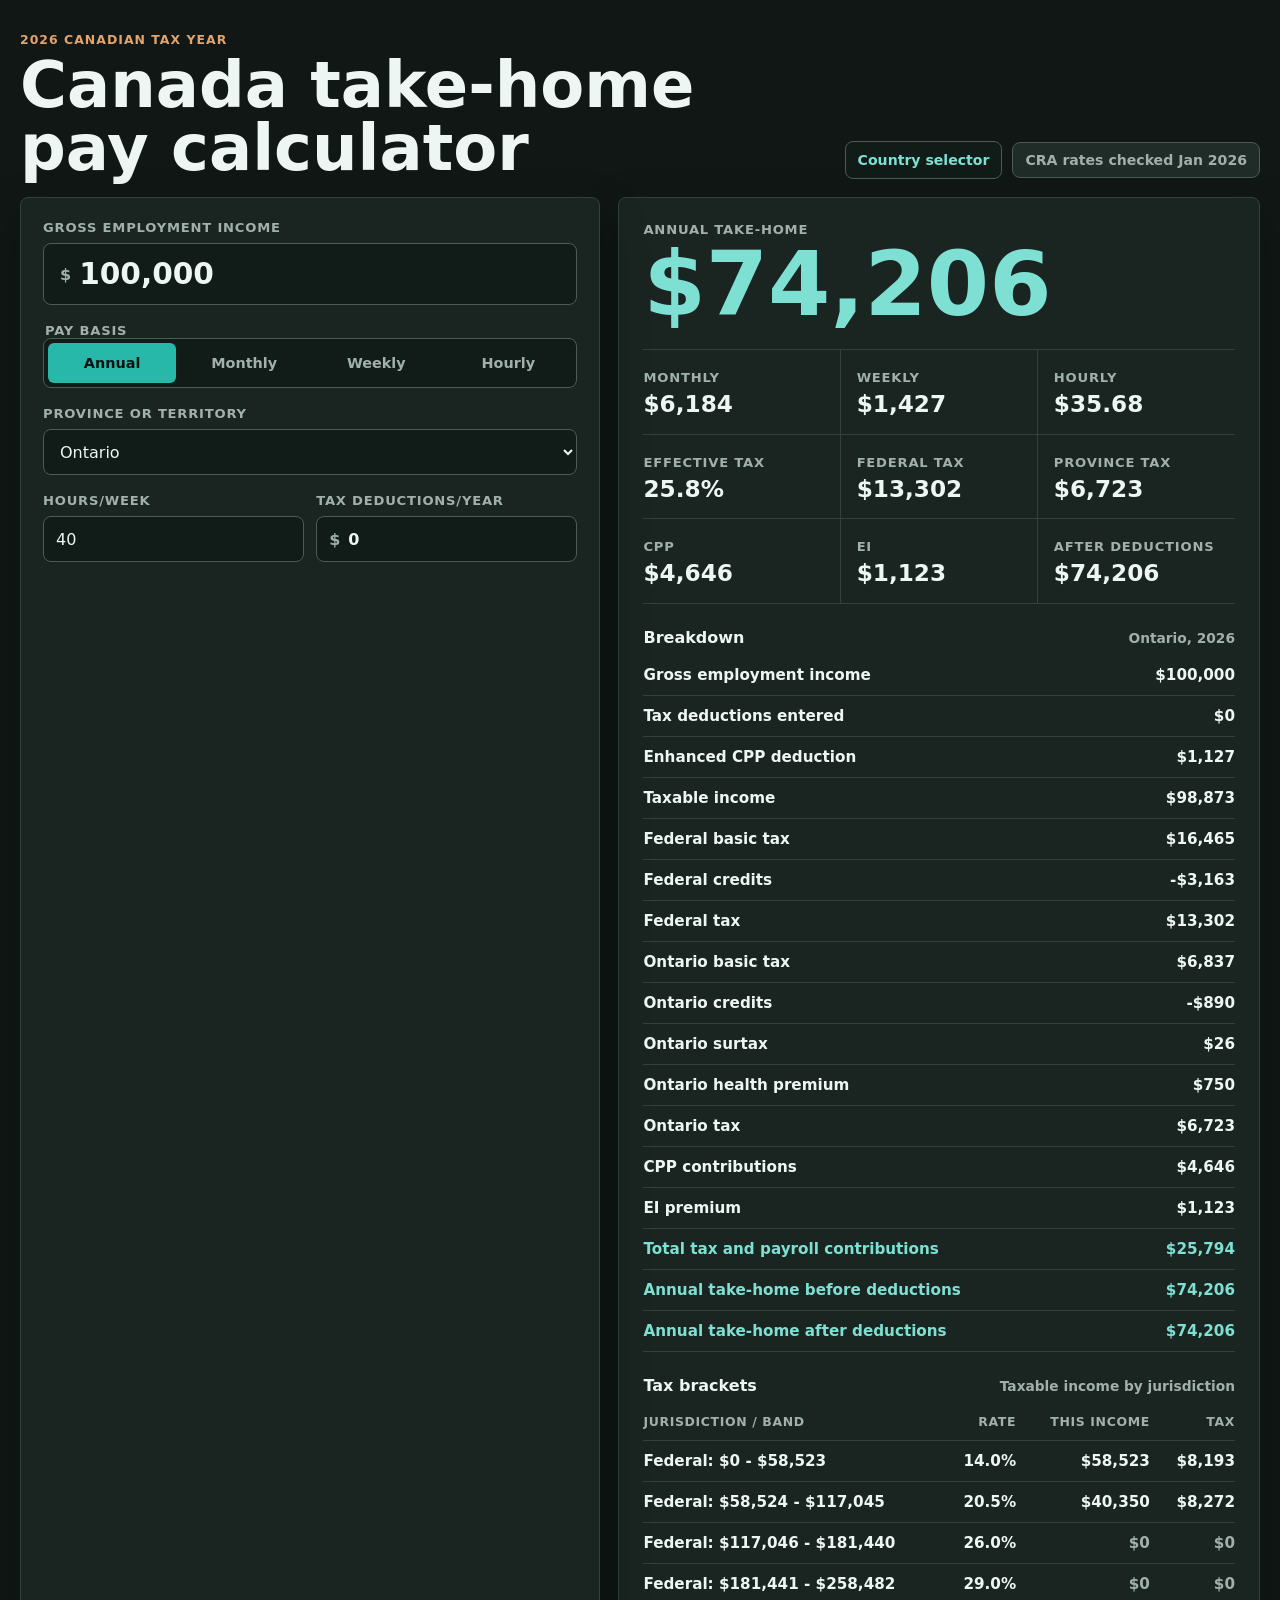
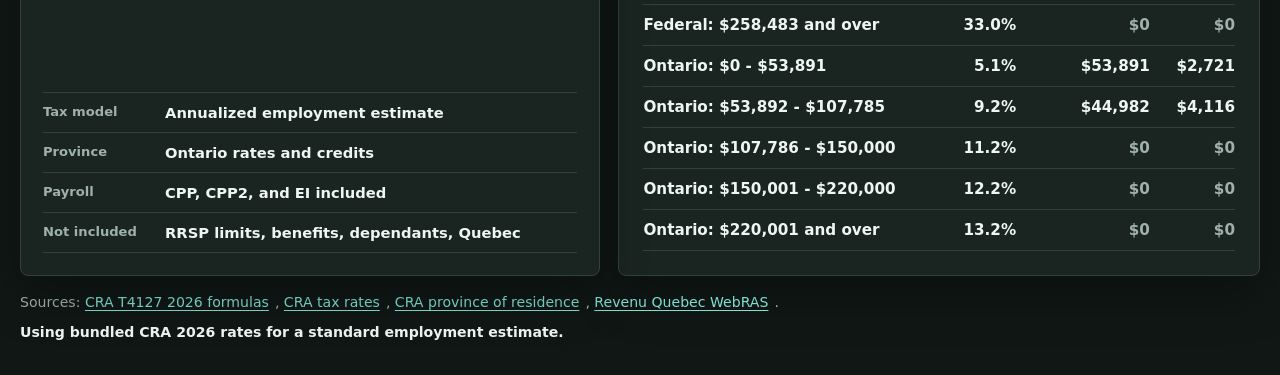
==== canada.html @ 89e311ca "Add country pages and Canada calculator" ====
<!doctype html>
<html lang="en-CA">
  <head>
    <meta charset="utf-8">
    <meta name="viewport" content="width=device-width, initial-scale=1">
    <title>Canada Take-Home Pay Calculator</title>
    <link rel="stylesheet" href="styles.css">
  </head>
  <body>
    <main class="app-shell">
      <header class="app-header">
        <div>
          <p class="eyebrow">2026 Canadian tax year</p>
          <h1>Canada take-home pay calculator</h1>
        </div>
        <div class="header-actions">
          <a class="nav-link" href="index.html">Country selector</a>
          <span id="canadaRateBadge" class="rate-badge">CRA rates checked Jan 2026</span>
        </div>
      </header>

      <div class="workspace">
        <section class="panel controls-panel" aria-label="Canada calculator inputs">
          <form id="canadaCalculatorForm" autocomplete="off">
            <div class="field-group">
              <label class="field-label" for="canadaIncomeAmount">Gross employment income</label>
              <div class="money-input">
                <span aria-hidden="true">$</span>
                <input id="canadaIncomeAmount" name="canadaIncomeAmount" type="text" inputmode="decimal" autocomplete="off" value="100,000">
              </div>
            </div>

            <fieldset class="field-group">
              <legend class="field-label">Pay basis</legend>
              <div class="segmented">
                <label>
                  <input type="radio" name="canadaPayBasis" value="annual" checked>
                  <span>Annual</span>
                </label>
                <label>
                  <input type="radio" name="canadaPayBasis" value="monthly">
                  <span>Monthly</span>
                </label>
                <label>
                  <input type="radio" name="canadaPayBasis" value="weekly">
                  <span>Weekly</span>
                </label>
                <label>
                  <input type="radio" name="canadaPayBasis" value="hourly">
                  <span>Hourly</span>
                </label>
              </div>
            </fieldset>

            <div class="field-group">
              <label class="field-label" for="province">Province or territory</label>
              <select id="province" name="province">
                <option value="ON" selected>Ontario</option>
                <option value="AB">Alberta</option>
                <option value="BC">British Columbia</option>
                <option value="MB">Manitoba</option>
                <option value="NB">New Brunswick</option>
                <option value="NL">Newfoundland and Labrador</option>
                <option value="NS">Nova Scotia</option>
                <option value="NT">Northwest Territories</option>
                <option value="NU">Nunavut</option>
                <option value="PE">Prince Edward Island</option>
                <option value="QC">Quebec</option>
                <option value="SK">Saskatchewan</option>
                <option value="YT">Yukon</option>
              </select>
            </div>

            <div class="two-fields">
              <div class="field-group">
                <label class="field-label" for="canadaHoursPerWeek">Hours/week</label>
                <input id="canadaHoursPerWeek" class="number-input" name="canadaHoursPerWeek" type="number" min="1" max="80" step="0.5" value="40">
              </div>

              <div class="field-group">
                <label class="field-label" for="canadaAnnualDeductions">Tax deductions/year</label>
                <div class="money-input compact-money">
                  <span aria-hidden="true">$</span>
                  <input id="canadaAnnualDeductions" name="canadaAnnualDeductions" type="text" inputmode="decimal" autocomplete="off" value="0">
                </div>
              </div>
            </div>
          </form>

          <dl class="assumption-list">
            <div>
              <dt>Tax model</dt>
              <dd>Annualized employment estimate</dd>
            </div>
            <div>
              <dt>Province</dt>
              <dd id="canadaProvinceAssumption">Ontario rates and credits</dd>
            </div>
            <div>
              <dt>Payroll</dt>
              <dd>CPP, CPP2, and EI included</dd>
            </div>
            <div>
              <dt>Not included</dt>
              <dd>RRSP limits, benefits, dependants, Quebec</dd>
            </div>
          </dl>
        </section>

        <section class="panel results-panel" aria-label="Canada calculator results">
          <div class="hero-result">
            <span>Annual take-home</span>
            <strong id="canadaAnnualTakeHome">$0</strong>
          </div>

          <div class="pay-grid" aria-live="polite">
            <div>
              <span>Monthly</span>
              <strong id="canadaMonthlyTakeHome">$0</strong>
            </div>
            <div>
              <span>Weekly</span>
              <strong id="canadaWeeklyTakeHome">$0</strong>
            </div>
            <div>
              <span>Hourly</span>
              <strong id="canadaHourlyTakeHome">$0.00</strong>
            </div>
            <div>
              <span>Effective tax</span>
              <strong id="canadaEffectiveTaxRate">0.0%</strong>
            </div>
            <div>
              <span>Federal tax</span>
              <strong id="canadaFederalTax">$0</strong>
            </div>
            <div>
              <span>Province tax</span>
              <strong id="canadaProvincialTax">$0</strong>
            </div>
            <div>
              <span>CPP</span>
              <strong id="canadaCpp">$0</strong>
            </div>
            <div>
              <span>EI</span>
              <strong id="canadaEi">$0</strong>
            </div>
            <div>
              <span>After deductions</span>
              <strong id="canadaAfterDeductions">$0</strong>
            </div>
          </div>

          <div id="canadaNotice" class="notice" hidden></div>

          <div class="table-block">
            <div class="table-heading">
              <h2>Breakdown</h2>
              <span id="canadaTaxYearLabel">Ontario, 2026</span>
            </div>
            <table>
              <tbody id="canadaBreakdownBody"></tbody>
            </table>
          </div>

          <div class="table-block">
            <div class="table-heading">
              <h2>Tax brackets</h2>
              <span>Taxable income by jurisdiction</span>
            </div>
            <table class="bracket-table">
              <thead>
                <tr>
                  <th scope="col">Jurisdiction / Band</th>
                  <th scope="col">Rate</th>
                  <th scope="col">This income</th>
                  <th scope="col">Tax</th>
                </tr>
              </thead>
              <tbody id="canadaBracketBody"></tbody>
            </table>
          </div>
        </section>
      </div>

      <footer class="source-footer">
        Sources:
        <a href="https://www.canada.ca/en/revenue-agency/services/forms-publications/payroll/t4127-payroll-deductions-formulas/t4127-jan/t4127-jan-payroll-deductions-formulas-computer-programs.html">CRA T4127 2026 formulas</a>,
        <a href="https://www.canada.ca/en/revenue-agency/services/tax/individuals/frequently-asked-questions-individuals/canadian-income-tax-rates-individuals-current-previous-years.html">CRA tax rates</a>,
        <a href="https://www.canada.ca/en/revenue-agency/services/tax/individuals/topics/about-your-tax-return/tax-return/completing-a-tax-return/personal-address-information/your-province-territory-residence.html">CRA province of residence</a>,
        <a href="https://www.revenuquebec.ca/en/online-services/tools/webras/">Revenu Quebec WebRAS</a>.
        <span id="canadaRateStatus" class="rate-status">Using bundled CRA 2026 rates for a standard employment estimate.</span>
      </footer>
    </main>

    <script src="tax-canada.js"></script>
    <script src="app-canada.js"></script>
  </body>
</html>
---- styles.css ----
:root {
  --bg: #101715;
  --paper: #1a2421;
  --paper-raised: #202c28;
  --ink: #eef6f3;
  --muted: #a0b1ab;
  --line: #33413d;
  --line-strong: #4a5c55;
  --accent: #28b8a9;
  --accent-deep: #7ee0d2;
  --warm: #e2a36d;
  --cool: #8cb7cf;
  --input: #111b18;
  --shadow: 0 20px 48px rgba(0, 0, 0, 0.28);
}

* {
  box-sizing: border-box;
}

body {
  margin: 0;
  background: var(--bg);
  color: var(--ink);
  font-family: Inter, ui-sans-serif, system-ui, -apple-system, BlinkMacSystemFont, "Segoe UI", sans-serif;
  letter-spacing: 0;
}

button,
input,
select {
  font: inherit;
}

a {
  color: var(--accent-deep);
  text-decoration-thickness: 0.08em;
  text-underline-offset: 0.18em;
}

.app-shell {
  width: min(1240px, calc(100% - 32px));
  margin: 0 auto;
  padding: 32px 0;
}

.app-header {
  display: flex;
  align-items: flex-end;
  justify-content: space-between;
  gap: 20px;
  margin-bottom: 18px;
}

.eyebrow {
  margin: 0 0 7px;
  color: var(--warm);
  font-size: 0.78rem;
  font-weight: 800;
  letter-spacing: 0.08em;
  text-transform: uppercase;
}

h1,
h2 {
  margin: 0;
  letter-spacing: 0;
}

h1 {
  max-width: 760px;
  font-size: clamp(2rem, 5vw, 4.2rem);
  line-height: 0.98;
}

h2 {
  font-size: 1rem;
}

.rate-badge {
  flex: 0 0 auto;
  border: 1px solid var(--line-strong);
  border-radius: 8px;
  padding: 9px 12px;
  background: var(--paper-raised);
  color: var(--muted);
  font-size: 0.88rem;
  font-weight: 700;
}

.header-actions {
  display: flex;
  align-items: center;
  justify-content: flex-end;
  gap: 10px;
  flex-wrap: wrap;
}

.nav-link {
  display: inline-flex;
  align-items: center;
  justify-content: center;
  min-height: 38px;
  border: 1px solid var(--line-strong);
  border-radius: 8px;
  padding: 8px 12px;
  background: var(--input);
  color: var(--accent-deep);
  font-size: 0.88rem;
  font-weight: 800;
  text-decoration: none;
}

.nav-link:hover,
.nav-link:focus-visible,
.country-card:hover,
.country-card:focus-visible {
  border-color: var(--accent);
  outline: 3px solid rgba(40, 184, 169, 0.2);
  outline-offset: 2px;
}

.workspace {
  display: grid;
  grid-template-columns: minmax(320px, 0.95fr) minmax(480px, 1.05fr);
  gap: 18px;
  align-items: stretch;
}

.panel {
  border: 1px solid var(--line);
  border-radius: 8px;
  background: var(--paper);
  box-shadow: var(--shadow);
}

.controls-panel {
  display: flex;
  flex-direction: column;
  padding: 22px;
  position: sticky;
  top: 16px;
}

.results-panel {
  padding: 24px;
}

form {
  display: grid;
  gap: 18px;
}

fieldset {
  min-width: 0;
  margin: 0;
  padding: 0;
  border: 0;
}

.field-group {
  display: grid;
  gap: 8px;
}

.field-label {
  color: var(--muted);
  font-size: 0.82rem;
  font-weight: 800;
  letter-spacing: 0.06em;
  text-transform: uppercase;
}

.money-input {
  display: grid;
  grid-template-columns: auto minmax(0, 1fr);
  align-items: center;
  border: 1px solid var(--line-strong);
  border-radius: 8px;
  min-height: 58px;
  background: var(--input);
  overflow: hidden;
}

.money-input span {
  padding: 0 0 0 16px;
  color: var(--muted);
  font-weight: 800;
}

.money-input input {
  min-width: 0;
  width: 100%;
  border: 0;
  outline: 0;
  padding: 13px 16px 13px 8px;
  background: transparent;
  color: var(--ink);
  font-size: 1.85rem;
  font-weight: 850;
}

.number-input,
select {
  width: 100%;
  min-height: 46px;
  border: 1px solid var(--line-strong);
  border-radius: 8px;
  background: var(--input);
  color: var(--ink);
  padding: 10px 12px;
  outline: 0;
}

input:disabled {
  color: var(--muted);
  cursor: not-allowed;
}

.compact-money {
  min-height: 46px;
}

.compact-money span {
  padding-left: 12px;
}

.compact-money input {
  padding: 10px 12px 10px 8px;
  font-size: 1rem;
  font-weight: 800;
}

.percent-input {
  display: grid;
  grid-template-columns: minmax(0, 1fr) auto;
  align-items: center;
  border: 1px solid var(--line-strong);
  border-radius: 8px;
  min-height: 46px;
  background: var(--input);
  overflow: hidden;
}

.percent-input .number-input {
  min-height: 44px;
  border: 0;
  border-radius: 0;
  padding-right: 6px;
  background: transparent;
}

.percent-input span {
  padding: 0 12px 0 4px;
  color: var(--muted);
  font-weight: 800;
}

select:disabled {
  color: var(--muted);
  background: #18211f;
}

.segmented {
  display: grid;
  grid-template-columns: repeat(4, minmax(0, 1fr));
  gap: 4px;
  border: 1px solid var(--line-strong);
  border-radius: 8px;
  padding: 4px;
  background: var(--input);
}

.segmented.two-up {
  grid-template-columns: repeat(2, minmax(0, 1fr));
}

.segmented label {
  min-width: 0;
}

.segmented input {
  position: absolute;
  opacity: 0;
  pointer-events: none;
}

.segmented span {
  display: flex;
  align-items: center;
  justify-content: center;
  min-height: 40px;
  border-radius: 6px;
  color: var(--muted);
  font-size: 0.9rem;
  font-weight: 800;
  text-align: center;
  cursor: pointer;
  user-select: none;
}

.segmented input:checked + span {
  background: var(--accent);
  color: #061311;
}

.segmented input:focus-visible + span,
.money-input:focus-within,
.percent-input:focus-within,
.number-input:focus,
select:focus {
  outline: 3px solid rgba(40, 184, 169, 0.28);
  outline-offset: 2px;
}

.two-fields {
  display: grid;
  grid-template-columns: minmax(0, 1fr) minmax(0, 1fr);
  gap: 12px;
}

.deduction-grid {
  display: grid;
  grid-template-columns: repeat(2, minmax(0, 1fr));
  gap: 12px;
}

.deduction-grid .field-group:last-child {
  grid-column: 1 / -1;
}

.field-hint {
  margin: 0;
  color: var(--muted);
  font-size: 0.82rem;
  font-weight: 700;
  line-height: 1.35;
}

.assumption-list {
  margin: auto 0 0;
  border-top: 1px solid var(--line);
}

.assumption-list div {
  display: grid;
  grid-template-columns: 110px minmax(0, 1fr);
  gap: 12px;
  padding: 11px 0;
  border-bottom: 1px solid var(--line);
}

.assumption-list dt {
  color: var(--muted);
  font-size: 0.82rem;
  font-weight: 800;
}

.assumption-list dd {
  min-width: 0;
  margin: 0;
  color: var(--ink);
  font-size: 0.92rem;
  font-weight: 700;
}

.hero-result {
  display: grid;
  gap: 4px;
  padding-bottom: 20px;
  border-bottom: 1px solid var(--line);
}

.hero-result span,
.pay-grid span,
.reference-grid span {
  color: var(--muted);
  font-size: 0.82rem;
  font-weight: 800;
  letter-spacing: 0.06em;
  text-transform: uppercase;
}

.hero-result strong {
  color: var(--accent-deep);
  font-size: clamp(2.5rem, 7vw, 5.8rem);
  line-height: 0.98;
  letter-spacing: 0;
  overflow-wrap: anywhere;
}

.pay-grid {
  display: grid;
  grid-template-columns: repeat(3, minmax(0, 1fr));
  border-bottom: 1px solid var(--line);
}

.pay-grid div {
  min-width: 0;
  padding: 17px 16px;
  border-right: 1px solid var(--line);
  border-bottom: 1px solid var(--line);
}

.pay-grid div:nth-child(3n + 1) {
  padding-left: 0;
}

.pay-grid div:nth-child(3n) {
  border-right: 0;
  padding-right: 0;
}

.pay-grid div:nth-last-child(-n + 3) {
  border-bottom: 0;
}

.pay-grid strong {
  display: block;
  margin-top: 5px;
  font-size: clamp(1.05rem, 2vw, 1.45rem);
  line-height: 1.1;
  overflow-wrap: anywhere;
}

.reference-grid {
  display: grid;
  grid-template-columns: repeat(2, minmax(0, 1fr));
  gap: 12px;
  padding-top: 18px;
}

.reference-grid div {
  min-width: 0;
  border: 1px solid var(--line);
  border-radius: 8px;
  background: var(--paper-raised);
  padding: 14px;
}

.reference-grid strong {
  display: block;
  margin-top: 5px;
  color: var(--warm);
  font-size: clamp(1.05rem, 2vw, 1.35rem);
  line-height: 1.1;
  overflow-wrap: anywhere;
}

.reference-grid small {
  display: block;
  margin-top: 6px;
  color: var(--muted);
  font-size: 0.84rem;
  font-weight: 700;
  line-height: 1.35;
}

.table-block {
  margin-top: 24px;
  overflow-x: auto;
}

.table-heading {
  display: flex;
  align-items: baseline;
  justify-content: space-between;
  gap: 14px;
  margin-bottom: 8px;
}

.table-heading span {
  color: var(--muted);
  font-size: 0.86rem;
  font-weight: 800;
}

table {
  width: 100%;
  border-collapse: collapse;
  font-variant-numeric: tabular-nums;
}

.bracket-table {
  min-width: 520px;
}

th,
td {
  border-bottom: 1px solid var(--line);
  padding: 11px 8px;
  text-align: right;
  vertical-align: top;
}

th:first-child,
td:first-child {
  padding-left: 0;
  text-align: left;
}

th:last-child,
td:last-child {
  padding-right: 0;
}

th {
  color: var(--muted);
  font-size: 0.78rem;
  font-weight: 850;
  letter-spacing: 0.05em;
  text-transform: uppercase;
}

td {
  font-size: 0.95rem;
  font-weight: 700;
}

tr.total-row td {
  color: var(--accent-deep);
  font-weight: 900;
}

.muted-cell {
  color: var(--muted);
}

.source-footer {
  margin-top: 16px;
  color: var(--muted);
  font-size: 0.88rem;
  line-height: 1.55;
}

.source-footer a {
  margin-right: 6px;
}

.rate-status {
  display: block;
  margin-top: 8px;
  color: var(--ink);
  font-weight: 700;
}

.notice {
  margin-top: 18px;
  border: 1px solid var(--warm);
  border-radius: 8px;
  padding: 12px 14px;
  background: rgba(226, 163, 109, 0.1);
  color: var(--ink);
  font-size: 0.94rem;
  font-weight: 750;
  line-height: 1.45;
}

.country-shell {
  max-width: 1040px;
}

.country-grid {
  display: grid;
  grid-template-columns: repeat(2, minmax(0, 1fr));
  gap: 18px;
}

.country-card {
  display: grid;
  min-height: 280px;
  align-content: end;
  gap: 10px;
  border: 1px solid var(--line);
  border-radius: 8px;
  padding: 24px;
  background: var(--paper);
  box-shadow: var(--shadow);
  color: var(--ink);
  text-decoration: none;
}

.country-code {
  width: fit-content;
  border: 1px solid var(--line-strong);
  border-radius: 8px;
  padding: 6px 8px;
  color: var(--warm);
  font-size: 0.86rem;
  font-weight: 900;
  letter-spacing: 0.08em;
}

.country-name {
  color: var(--muted);
  font-size: 0.82rem;
  font-weight: 850;
  letter-spacing: 0.06em;
  text-transform: uppercase;
}

.country-card strong {
  font-size: clamp(1.7rem, 4vw, 3rem);
  line-height: 1;
}

.country-card small {
  max-width: 42rem;
  color: var(--muted);
  font-size: 0.95rem;
  font-weight: 700;
  line-height: 1.45;
}

.placeholder-workspace {
  align-items: start;
}

.placeholder-panel {
  min-height: 100%;
}

.placeholder-list {
  display: grid;
  grid-template-columns: repeat(2, minmax(0, 1fr));
  gap: 12px;
  margin-top: 18px;
}

.placeholder-list div {
  border: 1px solid var(--line);
  border-radius: 8px;
  padding: 14px;
  background: var(--paper-raised);
}

.placeholder-list span {
  display: block;
  color: var(--muted);
  font-size: 0.78rem;
  font-weight: 850;
  letter-spacing: 0.06em;
  text-transform: uppercase;
}

.placeholder-list strong {
  display: block;
  margin-top: 7px;
  font-size: 1.05rem;
  line-height: 1.25;
}

.placeholder-note {
  margin: 20px 0 0;
  color: var(--muted);
  font-weight: 700;
  line-height: 1.5;
}

@media (max-width: 880px) {
  .app-shell {
    width: min(100% - 24px, 680px);
    padding: 20px 0;
  }

  .app-header,
  .workspace {
    display: grid;
    grid-template-columns: 1fr;
  }

  .app-header {
    align-items: start;
  }

  .header-actions {
    justify-content: flex-start;
  }

  .rate-badge {
    width: fit-content;
  }

  .controls-panel {
    position: static;
  }

  .assumption-list {
    margin-top: 22px;
  }

  .pay-grid {
    grid-template-columns: repeat(2, minmax(0, 1fr));
  }

  .pay-grid div,
  .pay-grid div:nth-child(3n),
  .pay-grid div:nth-child(3n + 1) {
    padding: 15px 14px;
    border-right: 1px solid var(--line);
    border-bottom: 1px solid var(--line);
  }

  .pay-grid div:nth-child(odd) {
    padding-left: 0;
  }

  .pay-grid div:nth-child(even) {
    border-right: 0;
    padding-right: 0;
  }

  .pay-grid div:nth-last-child(-n + 2) {
    border-bottom: 0;
  }

  .country-grid {
    grid-template-columns: 1fr;
  }
}

@media (max-width: 560px) {
  .app-shell {
    width: min(100% - 18px, 520px);
  }

  h1 {
    font-size: 2.25rem;
  }

  .controls-panel,
  .results-panel {
    padding: 16px;
  }

  .segmented {
    grid-template-columns: repeat(2, minmax(0, 1fr));
  }

  .segmented.two-up,
  .two-fields,
  .deduction-grid,
  .assumption-list div,
  .pay-grid,
  .reference-grid,
  .placeholder-list {
    grid-template-columns: 1fr;
  }

  .deduction-grid .field-group:last-child {
    grid-column: auto;
  }

  .pay-grid div,
  .pay-grid div:nth-child(3n),
  .pay-grid div:nth-child(3n + 1),
  .pay-grid div:nth-child(odd),
  .pay-grid div:nth-child(even) {
    padding: 13px 0;
    border-right: 0;
    border-bottom: 1px solid var(--line);
  }

  .pay-grid div:last-child {
    border-bottom: 0;
  }

  .table-heading {
    align-items: flex-start;
    flex-direction: column;
    gap: 3px;
  }

  th,
  td {
    padding: 10px 5px;
    font-size: 0.82rem;
  }

  th {
    font-size: 0.68rem;
  }
}
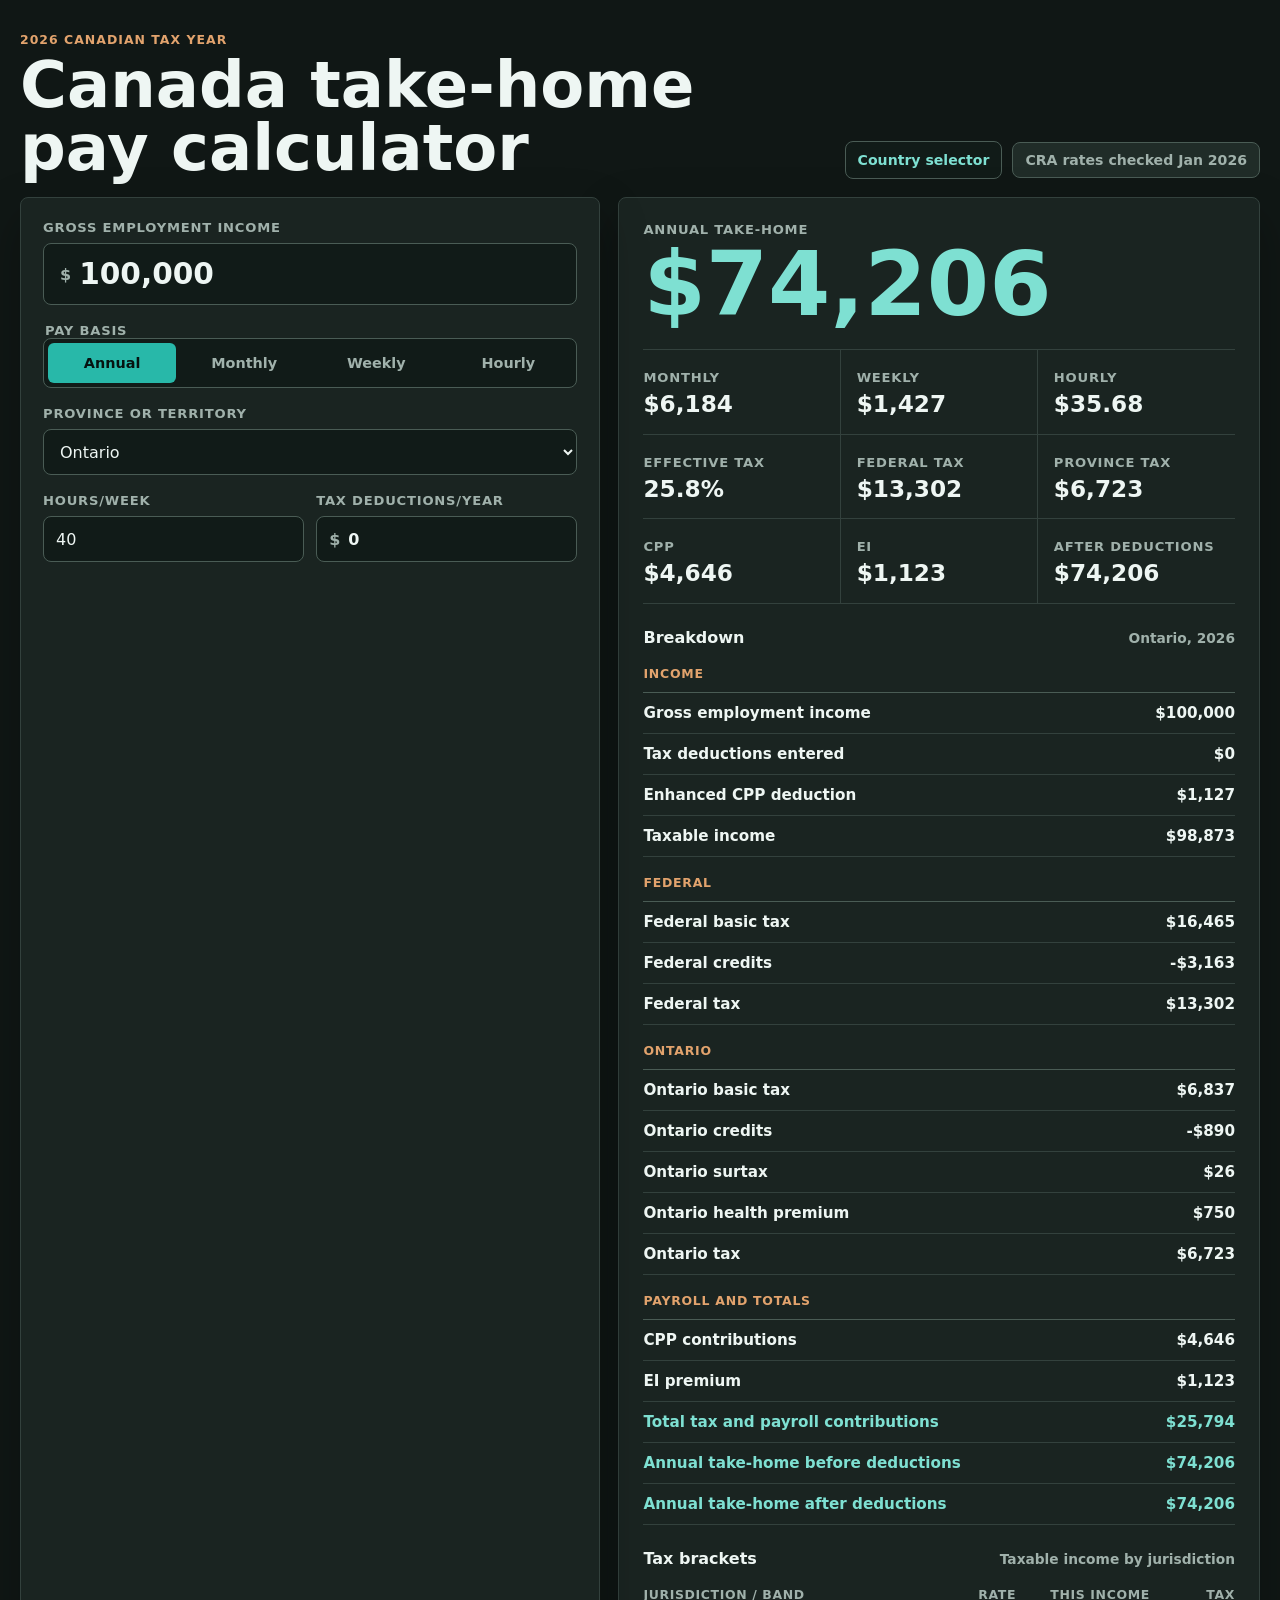
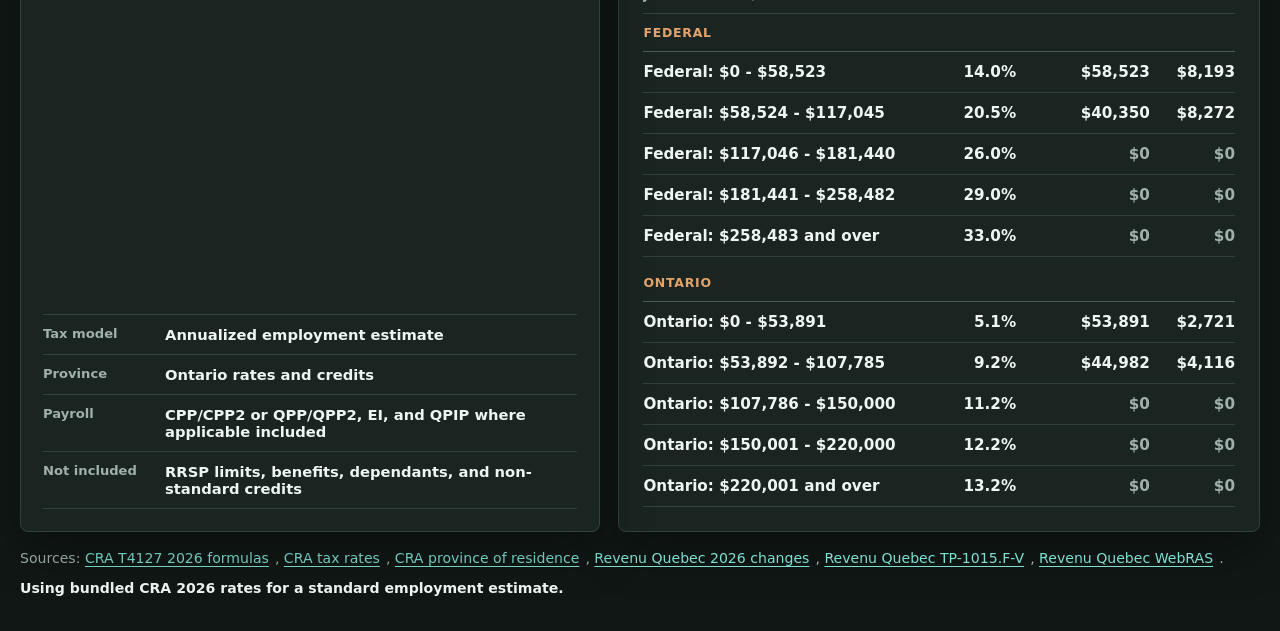
==== commit bc80465b: "Add Quebec support to Canada calculator" ====
--- a/canada.html
+++ b/canada.html
@@ -98,11 +98,11 @@
             </div>
             <div>
               <dt>Payroll</dt>
-              <dd>CPP, CPP2, and EI included</dd>
+              <dd>CPP/CPP2 or QPP/QPP2, EI, and QPIP where applicable included</dd>
             </div>
             <div>
               <dt>Not included</dt>
-              <dd>RRSP limits, benefits, dependants, Quebec</dd>
+              <dd>RRSP limits, benefits, dependants, and non-standard credits</dd>
             </div>
           </dl>
         </section>
@@ -139,11 +139,11 @@
               <strong id="canadaProvincialTax">$0</strong>
             </div>
             <div>
-              <span>CPP</span>
+              <span id="canadaPensionLabel">CPP</span>
               <strong id="canadaCpp">$0</strong>
             </div>
             <div>
-              <span>EI</span>
+              <span id="canadaEiLabel">EI</span>
               <strong id="canadaEi">$0</strong>
             </div>
             <div>
@@ -189,6 +189,8 @@
         <a href="https://www.canada.ca/en/revenue-agency/services/forms-publications/payroll/t4127-payroll-deductions-formulas/t4127-jan/t4127-jan-payroll-deductions-formulas-computer-programs.html">CRA T4127 2026 formulas</a>,
         <a href="https://www.canada.ca/en/revenue-agency/services/tax/individuals/frequently-asked-questions-individuals/canadian-income-tax-rates-individuals-current-previous-years.html">CRA tax rates</a>,
         <a href="https://www.canada.ca/en/revenue-agency/services/tax/individuals/topics/about-your-tax-return/tax-return/completing-a-tax-return/personal-address-information/your-province-territory-residence.html">CRA province of residence</a>,
+        <a href="https://www.revenuquebec.ca/en/businesses/source-deductions-and-employer-contributions/employers-principal-changes-for-2026/">Revenu Quebec 2026 changes</a>,
+        <a href="https://www.revenuquebec.ca/en/online-services/forms-and-publications/current-details/tp-1015-f-v/">Revenu Quebec TP-1015.F-V</a>,
         <a href="https://www.revenuquebec.ca/en/online-services/tools/webras/">Revenu Quebec WebRAS</a>.
         <span id="canadaRateStatus" class="rate-status">Using bundled CRA 2026 rates for a standard employment estimate.</span>
       </footer>
--- a/styles.css
+++ b/styles.css
@@ -522,6 +522,21 @@
   font-weight: 900;
 }
 
+tr.section-row td {
+  border-bottom-color: var(--line-strong);
+  padding-top: 18px;
+  color: var(--warm);
+  font-size: 0.78rem;
+  font-weight: 900;
+  letter-spacing: 0.06em;
+  text-align: left;
+  text-transform: uppercase;
+}
+
+tr.section-row:first-child td {
+  padding-top: 11px;
+}
+
 .muted-cell {
   color: var(--muted);
 }
